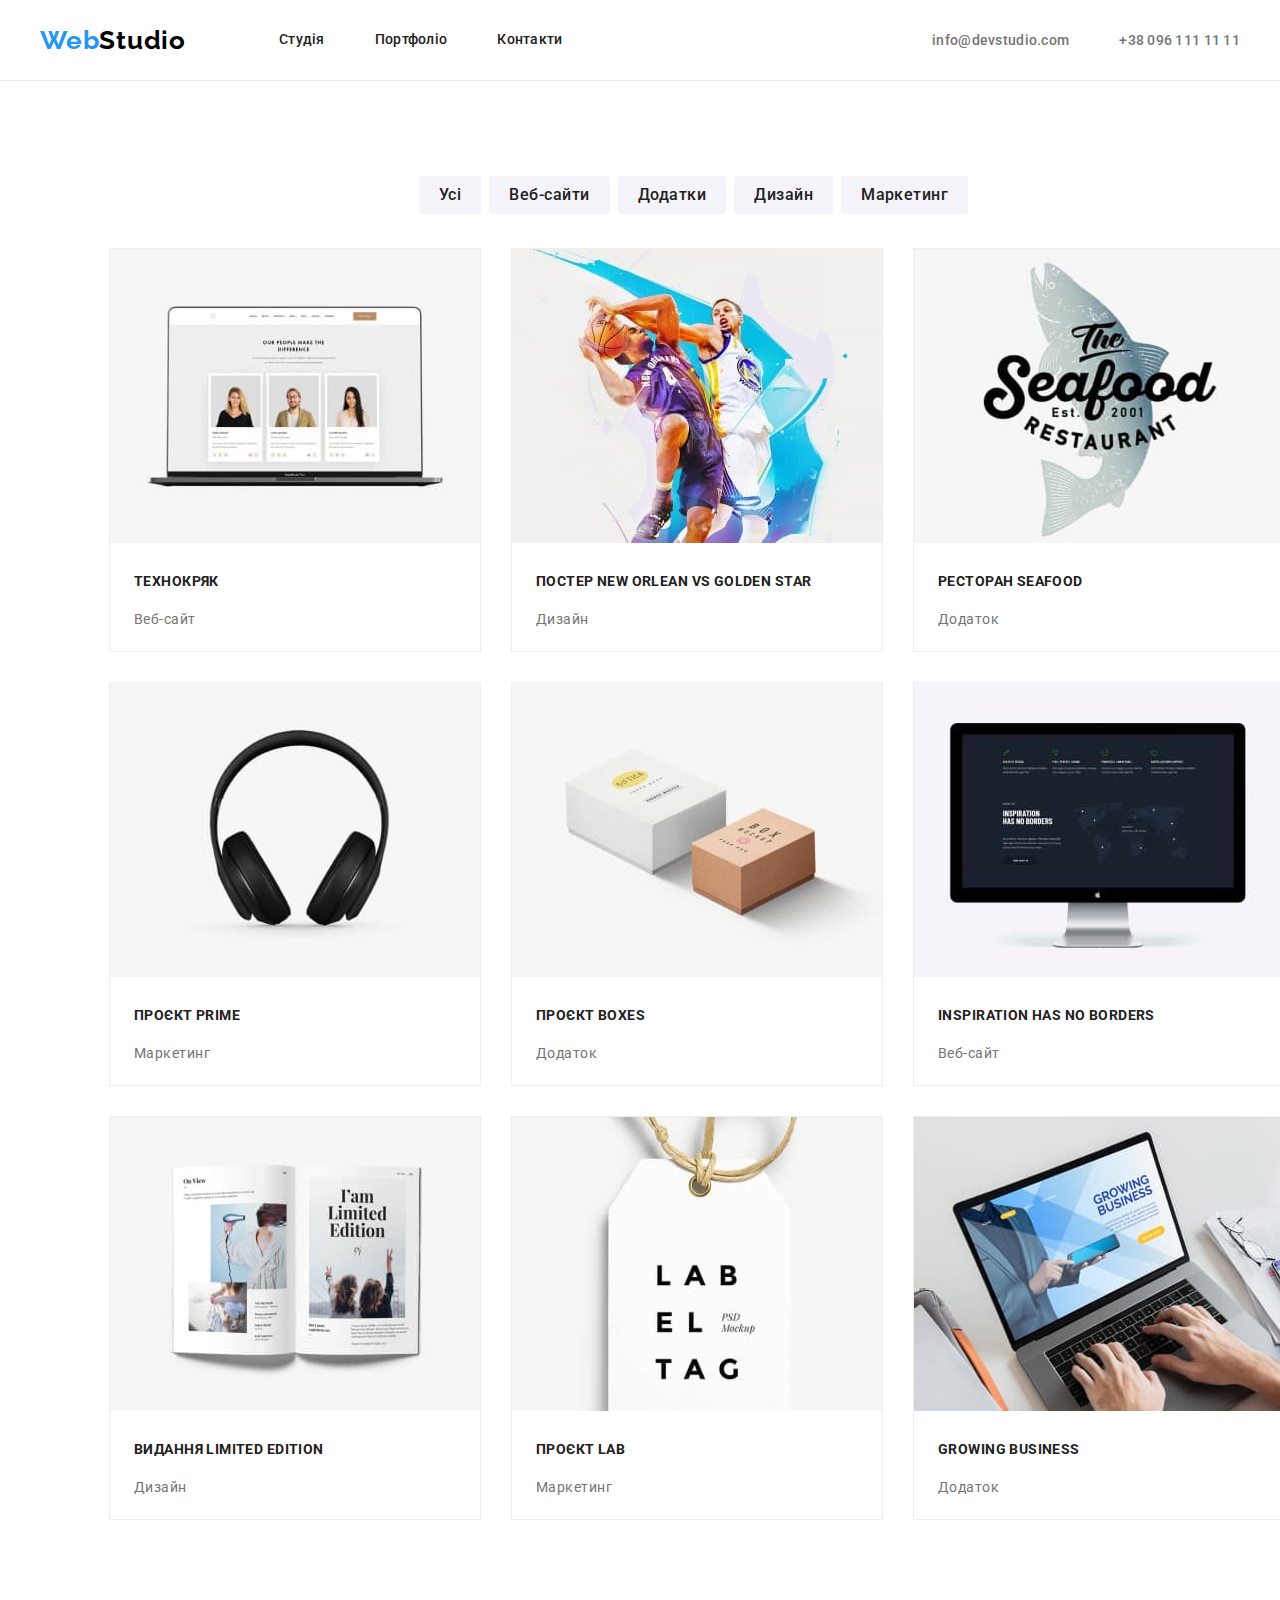
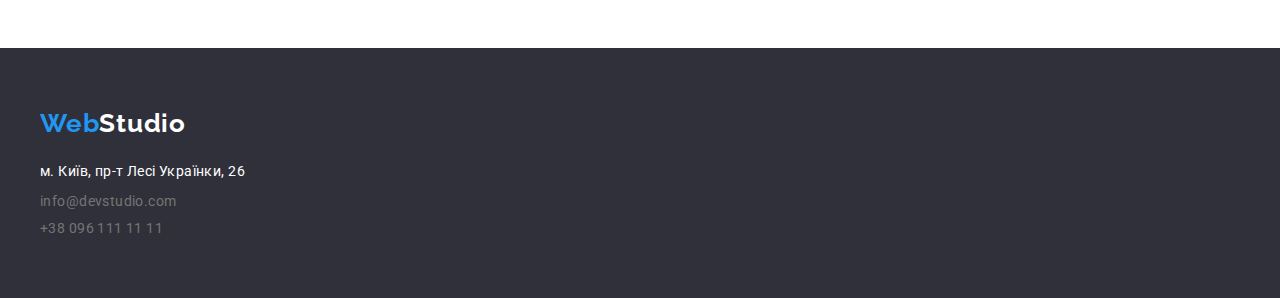
==== portfolio.html @ b9dadc7e "upgreat" ====
<!DOCTYPE html>

<html lang="uk">

<head>
    <meta charset="UTF-8">
    <meta http-equiv="X-UA-Compatible" content="IE=edge">
    <meta name="viewport" content="width=device-width, initial-scale=1.0">
    <link rel="stylesheet" href="https://cdnjs.cloudflare.com/ajax/libs/modern-normalize/1.0.0/modern-normalize.min.css" />
    <link rel="preconnect" href="https://fonts.googleapis.com">
    <link rel="preconnect" href="https://fonts.gstatic.com" crossorigin>
    <link href="https://fonts.googleapis.com/css2?family=Raleway:wght@700&family=Roboto:wght@400;500;700;900&display=swap"
        rel="stylesheet">
<link rel="stylesheet" href="https://cdnjs.cloudflare.com/ajax/libs/modern-normalize/1.1.0/modern-normalize.min.css"
    integrity="sha512-wpPYUAdjBVSE4KJnH1VR1HeZfpl1ub8YT/NKx4PuQ5NmX2tKuGu6U/JRp5y+Y8XG2tV+wKQpNHVUX03MfMFn9Q=="
    crossorigin="anonymous" referrerpolicy="no-referrer" />
    <link rel="stylesheet" href="./css/styles.css">
    <title>Document</title>
</head>

<body>
<header class="header ">
    <div class="container header-container">
        <a class="logo logo-container" href="/">Web<span>Studio</span>
        </a>
        <nav class="header-nav">
            <ul class="list-container">
                <li> <a href="" class="items">Студія</a></li>
                <li> <a href="./portfolio.html" class="items">Портфоліо</a></li>
                <li> <a href="" class="items">Контакти</a></li>

            </ul>
        </nav>
        <div class="group-container">
        <ul class="group-container">
            <li><a href="mailto:info@devstudio.com" class="link-mail"> info@devstudio.com </a></li>
            <li><a href="tel:+380961111111" class="link">+38 096 111 11 11</a></li>
        </ul>
    </div>
    </div>
</header>
    <main>
        <section class="section">
            <h1 class="none">Портфоліо</h1>
            <div class="container">
            <ul class="button-container">
                <li><button type="button" class="button-list">Усі</button></li>
                <li><button type="button" class="button-list">Веб-сайти</button></li>
                <li><button type="button" class="button-list">Додатки</button></li>
                <li><button type="button" class="button-list">Дизайн</button></li>
                <li><button type="button" class="button-list">Маркетинг</button></li>
            </ul></div>
         
            <div class="container">
            <ul class="subject-container">
                <li class="subject-images"><a><img src="./images/img(7)(1).jpg" alt="ноутбук" width="370" height="294">
                        <h2 class="subject">Технокряк</h2>
                        <p class="subject-text">Веб-сайт</p>
                    </a></li>
                <li class="subject-images"> <a><img src="./images/basketball.jpg" alt="баскетбол" width="370" height="294">
                        <h2 class="subject">Постер New Orlean vs Golden Star</h2>
                        <p class="subject-text">Дизайн</p>
                    </a></li>
                <li class="subject-images"><a><img src="./images/img(9)(1).jpg" alt="ресторан" width="370" height="294">
                        <h2 class="subject">Ресторан Seafood</h2>
                        <p class="subject-text">Додаток</p>
                    </a></li>
                <li class="subject-images"><a><img src="./images/img(10)(1).jpg" alt="навушники" width="370" height="294">
                        <h2 class="subject">Проєкт Prime</h2>
                        <p class="subject-text">Маркетинг</p>
                    </a> </li>
                <li class="subject-images"><a><img src="./images/img(11)(1).jpg" alt="коробки" width="370" height="294">
                        <h2 class="subject">Проєкт Boxes</h2>
                        <p class="subject-text">Додаток</p>
                    </a></li>
                <li class="subject-images"><a><img src="./images/img(12)(1).jpg" alt="монітор" width="370" height="294">
                        <h2 class="subject">Inspiration has no Borders</h2>
                        <p class="subject-text">Веб-сайт</p>
                    </a></li>
                <li  class="subject-images"><a><img src="./images/img(13)(1).jpg" alt="видання" width="370" height="294">
                        <h2 class="subject">Видання Limited Edition</h2>
                        <p class="subject-text">Дизайн</p>
                    </a></li>
                <li class="subject-images"><a><img src="./images/image1.jpg" alt="етикетка" width="370" height="294">
                        <h2 class="subject">Проєкт LAB</h2>
                        <p class="subject-text">Маркетинг</p>
                    </a></li>
                <li  class="subject-images"><a><img src="./images/img(15)(1).jpg" alt="ноутбук з руками" width="370" height="294">
                        <h2 class="subject">Growing Business</h2>
                        <p class="subject-text">Додаток</p>
                    </a></li>
            </ul>
            </div>
        </section>
    </main>
<footer class="footer">
        <div class="container">
        <a class="logotype " href="/"> Web<span class="logo-white">Studio</span></a>
        <address>
            <ul class="footer-container">
                <li><a class="adress" href="https://goo.gl/maps/ZscQs53zHS2r8X6u5">м. Київ, пр-т Лесі Українки, 26</a></li>
                <li><a class="contact" href="mailto:info@devstudio.com"> info@devstudio.com </a></li>
                <li><a class="contact" href="tel:+380961111111">+38 096 111 11 11</a></li>
            </ul>
        </address></div>
    </footer>
</body>

</html>
---- css/styles.css ----
/*основний колір #212121
вторинний колір 2196F3, FFFFFF*/
:root {
    --primary-text-color: #212121;
    --title-text-color: #757575;
    --accent-color: #2196F3;
    --primary-white-color: #E5E5E5;
    --white-standart: #FFFFFF;
    --dark-white: #F5F4FA;
    --dark-backround: #2F303A;
}
h1, h2, h3, h4, h5, h6, p{
margin: 0;
}
img{
    display: block;
}
ul {
    list-style: none;
    margin: 0;
    padding: 0;
}
body{
    color: var(--primary-text-color);
    background-color: #FFFFFF;
    font-size: 16px;
    font-family: 'Roboto', sans-serif;
}
.section{
    margin: 0px 94px;
}
.header {
    background: var(--white-standart);
    border-bottom: 1px solid #ECECEC;
    margin-bottom: 1px;
}
.header-container {
    display: flex;
    align-items: center;
}
.container{
width: 1230px;
padding-left: 15px;
padding-right: 15px;
margin: 0 auto
}
.header-nav{
    margin-right: auto;
}

span{
    color: #000000;
        font-family: 'Raleway', sans-serif;
        font-size: 26px;
        line-height: 1.19;
        font-weight: 700;
        text-decoration: none;
        letter-spacing: 0.03em;
        text-transform: capitalize;
}
.logo-container{
    display: flex;
        align-items: center;
        margin-right: 93px;
}
.logo {
    color: var(--accent-color);
    font-family: 'Raleway', sans-serif;
    font-size: 26px;
    line-height: 1.19;
    font-weight: 700;
    text-decoration: none;
    letter-spacing: 0.03em;
    text-transform: capitalize;
}

.logo-white {
    color: var(--white-standart);
        font-family: 'Raleway', sans-serif;
        font-size: 26px;
        line-height: 1.19;
        font-weight: 700;
        text-decoration: none;
        letter-spacing: 0.03em;
        text-transform: capitalize;

}
.list-container{
    display: flex;
    gap: 50px;
    align-items: center;
   
}
/* site nav*/
.group-container{
    display: flex;
    align-items: center;
}

.link:hover,
.link:focus {
    color: var(--accent-color);
 
}
.link-mail:hover,
.link-mail:focus {
    color: var(--accent-color);
}
.link-mail{
    font-size: 14px;
        line-height: calc(16/14);
        font-weight: 500;
        text-decoration: none;
        color: var(--title-text-color);
        letter-spacing: 0.02em;
        margin-right: 50px;
}
.link {
    font-size: 14px;
    line-height: calc(16/14);
    font-weight: 500;
    text-decoration: none;
    color: var(--title-text-color);
    letter-spacing: 0.02em;
}

.items:hover,
.items:focus{
    color: var(--accent-color);
}

.items{
    font-size: 14px;
    line-height: 1.14;
    font-weight: 500;
    text-decoration: none;
    float: none;
    color: var(--primary-text-color);
    letter-spacing: 0.02em;
    padding-top: 32px;
    padding-bottom: 32px;
    display: block;

}
.box {
    background-color: var(--dark-backround);
    border: 1px solid #ECECEC;
}

.box-text {
    color: var(--white-standart);
    font-size: 44px;
    line-height: 1.36;
    font-weight: 900;
    text-transform: uppercase;
    letter-spacing: 0.06em;
    padding-top: 200px;
    padding-right: 452px;
    padding-left: 452px;
    margin-bottom: 30px;
}
.section-box{
    padding-bottom: 200px;
    text-align: center;
}
.button {
    color: var(--white-standart);
    background-color: var(--accent-color);
    border: 0px;
    font-weight: 700;
    cursor: pointer;
    font-family: inherit;
    letter-spacing: 0.06em;
        font-size: 16px;
        line-height: calc(30/16);
        margin-left: 692px;
        margin-right: 692px;
        padding: 10px 30px;
    border-radius: 4px;
    min-width: 216px;
    min-height: 50px;
}
.none{
    display: none;
}
.section{
    background-color: var(--white-standart);
    letter-spacing: 0.03em;
    padding-bottom: 94px;
    padding-top: 94px;
}

.box-content{
    display: flex;
    align-items: center;
    gap: 30px;
}
.content {
    color: var(--primary-text-color);
    font-weight: 700;
    font-size: 14px;
    line-height: calc(16/14);
    text-transform: uppercase;
    letter-spacing: 0.03em;
}

.aside {
    color: var(--title-text-color);
    letter-spacing: 0.03em;
    font-weight: 400;
    font-size: 14px;
    line-height: calc(24/14);
}
.box-images-container{
    display: flex;
    align-items: center;
    gap: 30px;
}

.section-foto {
    color: var(--primary-text-color);
    font-size: 36px;
    font-weight: 700;
    line-height: calc(42/36);
    text-align: center;
    letter-spacing: 0.03em;
    margin-bottom: 50px;
}
.box-subject-container{
    display: flex;
    align-items: center;
    gap: 30px;
}
.team {
    background-color: var(--dark-white);
}
.section-team {
    color: var(--primary-text-color);
    font-size: 36px;
    font-weight: 700;
    line-height: 1.16;
    text-align: center;
    letter-spacing: 0.03em;
    padding-bottom: 50px;
}

.team-subject{
    color: var(--primary-text-color);
        font-size: 16px;
        font-weight: 500;
        line-height: calc(19/16);
    letter-spacing: 0.03em;
    padding-top: 30px;
    padding-left: 68px;
    padding-right: 68px;
    padding-bottom: 10px;
    text-align: center;
}
.team-text{
    background-color: var(--white-standart);
    box-shadow: 0px 1px 3px rgba(0, 0, 0, 0.12), 0px 1px 1px rgba(0, 0, 0, 0.14), 0px 2px 1px rgba(0, 0, 0, 0.2);
        border-radius: 0px 0px 4px 4px;
}
.desc {
    color: var(--title-text-color);
    font-size: 16px;
    font-weight: 400;
    line-height: calc(19/16);
    letter-spacing: 0.03em;
    padding-left: 68px;
    padding-right: 68px;
    padding-bottom: 30px;
    text-align: center;
}
.subject {
    font-size: 14px;
        line-height: calc(36/14);
        text-transform: uppercase;
        letter-spacing: 0.03em;
        padding-top: 20px;
        padding-left: 24px;
        padding-right: 24px;
        padding-bottom: 4px;
}

.subject-text {
    color: var(--title-text-color);
    font-weight: 400;
        font-size: 14px;
        line-height: calc(24/14);
        padding-top: 4px;
        padding-right: 24px;
        padding-left: 24px;
        padding-bottom: 20px;
}

.footer {
    background-color: var(--dark-backround);
}
.footer-container{
    display: inline-flex;
    flex-direction: column;
    padding-bottom: 60px;
    margin-right:  940px;
    gap: 9px;
}
.logotype{color: var(--accent-color);
    font-family: 'Raleway', sans-serif;
    font-size: 26px;
    line-height: 1.19;
    font-weight: 700;
    text-decoration: none;
    letter-spacing: 0.03em;
    text-transform: capitalize;
display: flex;
    align-items: center;
    margin-right: 1240px;
    padding-top: 60px;
    padding-bottom: 20px;
    
}

.adress {
    color: var(--white-standart);
    font-size: 14px;
    line-height: calc(24/14);
    cursor: pointer;
    font-weight: 400;
    text-decoration: none;
    letter-spacing: 0.03em;
    font-style: normal;
}

.contact:hover,
.contact:focus {
    color: var(--accent-color);
    cursor: pointer;
}

.contact{
    color: var(--title-text-color);
    text-decoration: none;
    font-style: normal;
    letter-spacing: 0.03em;
    font-weight: 400;
        font-size: 14px;
        line-height: (24/14);
}
.button-container{
    display: flex;
    align-items: center;
    gap: 8px;
    margin-right: 310;
    margin-bottom: 34px;
    margin-left: 310px;
}

.button-list {
    color: var(--white-standart);
    border-radius: 4px;
    background-color: var(--dark-white);
    border: 0px;
    font-weight: 500;
    font-size: 16px;
    line-height: calc(26/16);
    color: var(--primary-text-color);
    letter-spacing: 0.03em;
    cursor: pointer;
    padding: 6px 20px;
    
   
}
.button-list:hover,
.button-list:focus {
    background-color: var(--accent-color);
    cursor: pointer;
    color: var(--white-standart);
}
.subject-container{
    padding-bottom: 34px;
    display: flex;
    flex-wrap: wrap;
    gap: 30px;
}
.subject-images{
    box-sizing: border-box;
    border: 1px solid #EEEEEE;
}
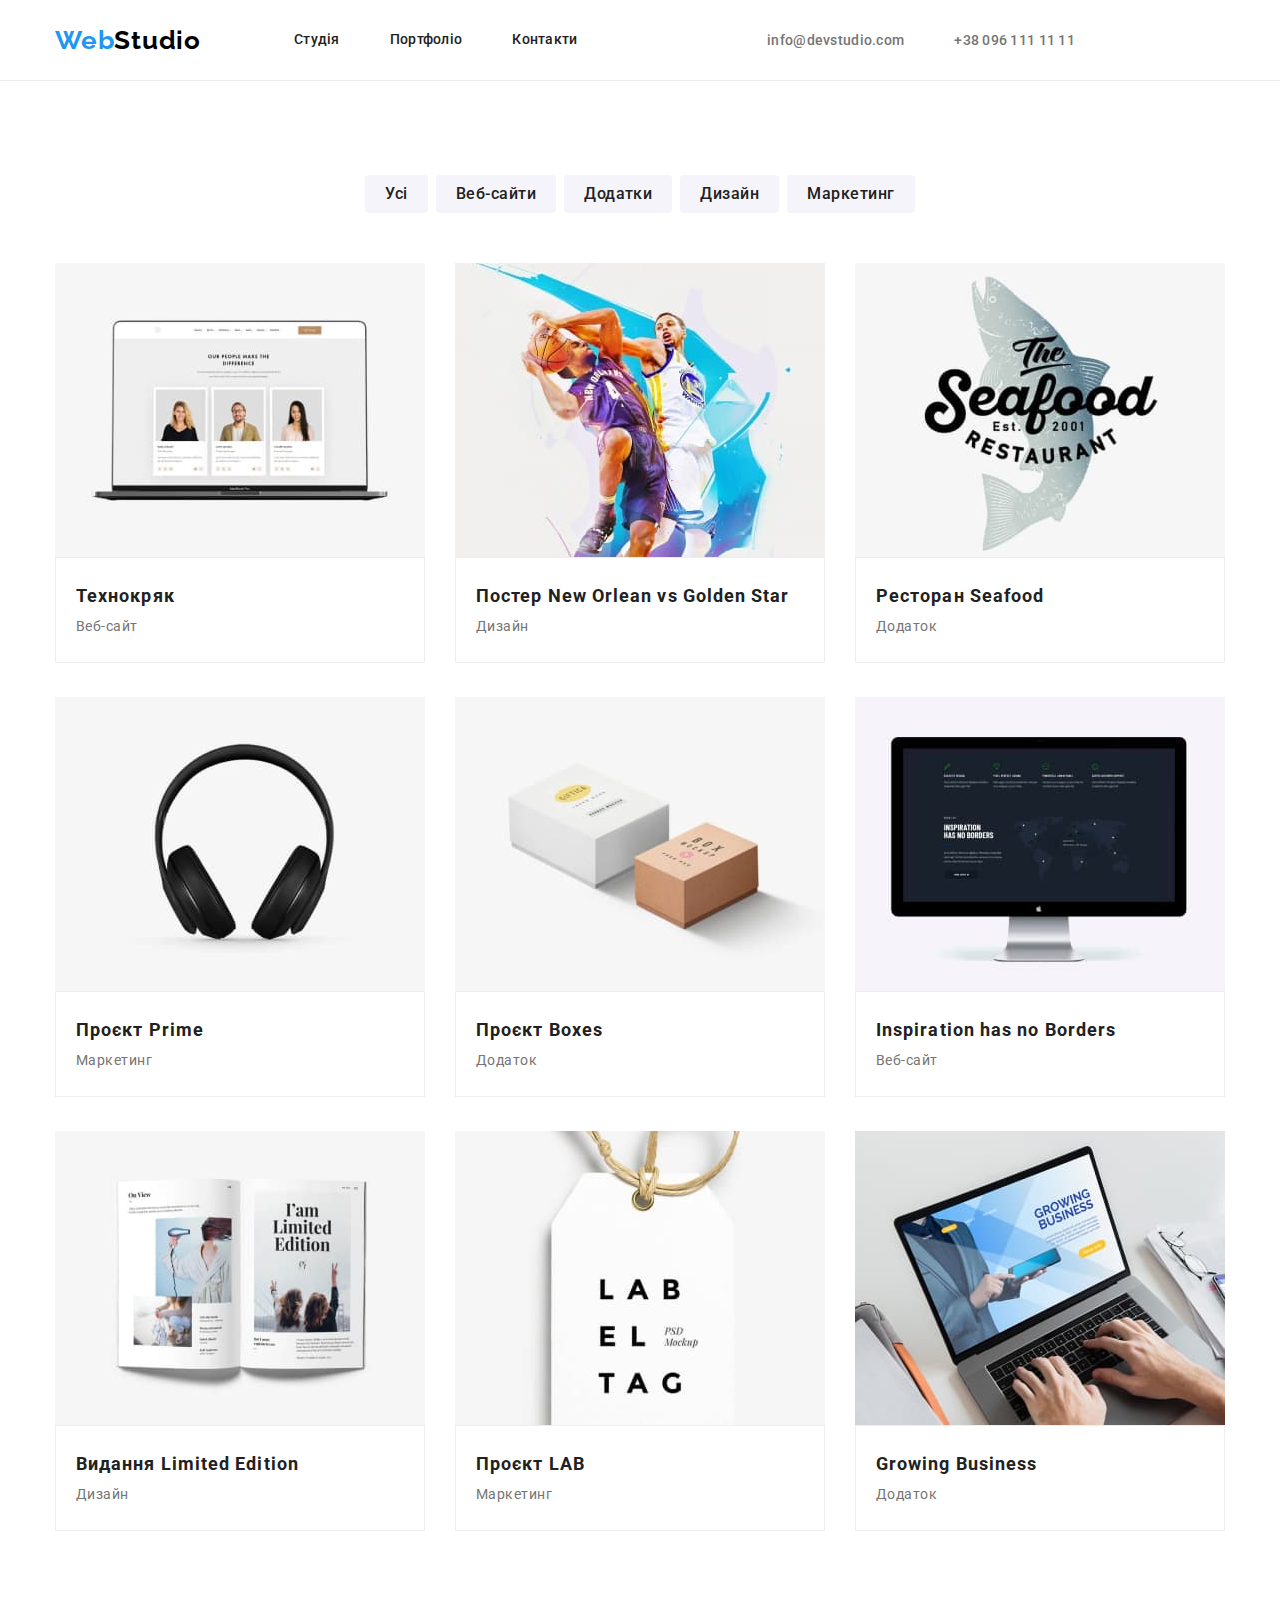
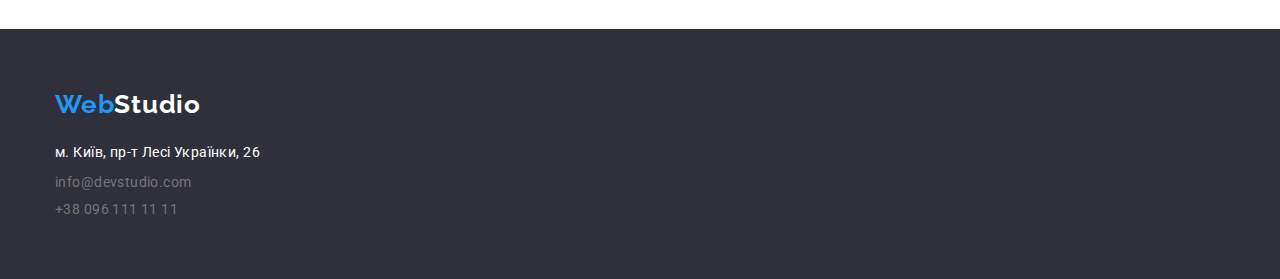
==== commit c062eccf: "upgreat" ====
--- a/portfolio.html
+++ b/portfolio.html
@@ -31,63 +31,62 @@
 
             </ul>
         </nav>
-        <div class="group-container">
-        <ul class="group-container">
-            <li><a href="mailto:info@devstudio.com" class="link-mail"> info@devstudio.com </a></li>
-            <li><a href="tel:+380961111111" class="link">+38 096 111 11 11</a></li>
+        <div class="contact-container">
+        <ul class="contact-container">
+            <li><a href="mailto:info@devstudio.com" class="header-contact-link link"> info@devstudio.com </a></li>
+            <li><a href="tel:+380961111111" class="header-contact-link link">+38 096 111 11 11</a></li>
         </ul>
     </div>
     </div>
 </header>
     <main>
         <section class="section">
-            <h1 class="none">Портфоліо</h1>
-            <div class="container">
+        <div class="container">
+            <h1 class="visually-hidden">Портфоліо</h1>
             <ul class="button-container">
                 <li><button type="button" class="button-list">Усі</button></li>
                 <li><button type="button" class="button-list">Веб-сайти</button></li>
                 <li><button type="button" class="button-list">Додатки</button></li>
                 <li><button type="button" class="button-list">Дизайн</button></li>
                 <li><button type="button" class="button-list">Маркетинг</button></li>
-            </ul></div>
-         
-            <div class="container">
+            </ul>
             <ul class="subject-container">
                 <li class="subject-images"><a><img src="./images/img(7)(1).jpg" alt="ноутбук" width="370" height="294">
-                        <h2 class="subject">Технокряк</h2>
-                        <p class="subject-text">Веб-сайт</p>
+                        <div class="subject-container-text"><h2 class="subject">Технокряк</h2>
+                        <p class="subject-text">Веб-сайт</p></div>
                     </a></li>
                 <li class="subject-images"> <a><img src="./images/basketball.jpg" alt="баскетбол" width="370" height="294">
-                        <h2 class="subject">Постер New Orlean vs Golden Star</h2>
-                        <p class="subject-text">Дизайн</p>
+                    <div class="subject-container-text">
+                    <h2 class="subject">Постер New Orlean vs Golden Star</h2>
+                        <p class="subject-text">Дизайн</p></div>
                     </a></li>
                 <li class="subject-images"><a><img src="./images/img(9)(1).jpg" alt="ресторан" width="370" height="294">
-                        <h2 class="subject">Ресторан Seafood</h2>
-                        <p class="subject-text">Додаток</p>
+                    <div class="subject-container-text"> <h2 class="subject">Ресторан Seafood</h2>
+                        <p class="subject-text">Додаток</p></div>
                     </a></li>
                 <li class="subject-images"><a><img src="./images/img(10)(1).jpg" alt="навушники" width="370" height="294">
-                        <h2 class="subject">Проєкт Prime</h2>
-                        <p class="subject-text">Маркетинг</p>
+                    <div class="subject-container-text"> <h2 class="subject">Проєкт Prime</h2>
+                        <p class="subject-text">Маркетинг</p></div>
                     </a> </li>
                 <li class="subject-images"><a><img src="./images/img(11)(1).jpg" alt="коробки" width="370" height="294">
-                        <h2 class="subject">Проєкт Boxes</h2>
-                        <p class="subject-text">Додаток</p>
+                    <div class="subject-container-text"> <h2 class="subject">Проєкт Boxes</h2>
+                        <p class="subject-text">Додаток</p></div>
                     </a></li>
                 <li class="subject-images"><a><img src="./images/img(12)(1).jpg" alt="монітор" width="370" height="294">
-                        <h2 class="subject">Inspiration has no Borders</h2>
-                        <p class="subject-text">Веб-сайт</p>
+                    <div class="subject-container-text"> <h2 class="subject">Inspiration has no Borders</h2>
+                        <p class="subject-text">Веб-сайт</p></div>
                     </a></li>
                 <li  class="subject-images"><a><img src="./images/img(13)(1).jpg" alt="видання" width="370" height="294">
-                        <h2 class="subject">Видання Limited Edition</h2>
-                        <p class="subject-text">Дизайн</p>
+                    <div class="subject-container-text"> <h2 class="subject">Видання Limited Edition</h2>
+                        <p class="subject-text">Дизайн</p></div>
                     </a></li>
                 <li class="subject-images"><a><img src="./images/image1.jpg" alt="етикетка" width="370" height="294">
-                        <h2 class="subject">Проєкт LAB</h2>
-                        <p class="subject-text">Маркетинг</p>
+                    <div class="subject-container-text"> <h2 class="subject">Проєкт LAB</h2>
+                        <p class="subject-text">Маркетинг</p></div>
                     </a></li>
                 <li  class="subject-images"><a><img src="./images/img(15)(1).jpg" alt="ноутбук з руками" width="370" height="294">
-                        <h2 class="subject">Growing Business</h2>
-                        <p class="subject-text">Додаток</p>
+                        <div class="subject-container-text"><h2 class="subject">Growing Business</h2>
+                        <p class="subject-text">Додаток</p></div>
                     </a></li>
             </ul>
             </div>
--- a/css/styles.css
+++ b/css/styles.css
@@ -14,6 +14,8 @@
 }
 img{
     display: block;
+    max-width: 100%;
+    height: auto;
 }
 ul {
     list-style: none;
@@ -26,20 +28,16 @@
     font-size: 16px;
     font-family: 'Roboto', sans-serif;
 }
-.section{
-    margin: 0px 94px;
-}
 .header {
     background: var(--white-standart);
     border-bottom: 1px solid #ECECEC;
-    margin-bottom: 1px;
 }
 .header-container {
     display: flex;
     align-items: center;
 }
 .container{
-width: 1230px;
+width: 1200px;
 padding-left: 15px;
 padding-right: 15px;
 margin: 0 auto
@@ -92,9 +90,13 @@
    
 }
 /* site nav*/
-.group-container{
-    display: flex;
-    align-items: center;
+.header-contact-link{
+margin-right: 50px;
+}
+.contact-container{
+    display: flex;
+    align-items: center;
+    margin-right: 50px;
 }
 
 .link:hover,
@@ -102,19 +104,6 @@
     color: var(--accent-color);
  
 }
-.link-mail:hover,
-.link-mail:focus {
-    color: var(--accent-color);
-}
-.link-mail{
-    font-size: 14px;
-        line-height: calc(16/14);
-        font-weight: 500;
-        text-decoration: none;
-        color: var(--title-text-color);
-        letter-spacing: 0.02em;
-        margin-right: 50px;
-}
 .link {
     font-size: 14px;
     line-height: calc(16/14);
@@ -144,7 +133,6 @@
 }
 .box {
     background-color: var(--dark-backround);
-    border: 1px solid #ECECEC;
 }
 
 .box-text {
@@ -154,13 +142,14 @@
     font-weight: 900;
     text-transform: uppercase;
     letter-spacing: 0.06em;
-    padding-top: 200px;
-    padding-right: 452px;
-    padding-left: 452px;
     margin-bottom: 30px;
+    margin-left: auto;
+    margin-right: auto;
+
 }
 .section-box{
     padding-bottom: 200px;
+    padding-top: 200px;
     text-align: center;
 }
 .button {
@@ -173,15 +162,24 @@
     letter-spacing: 0.06em;
         font-size: 16px;
         line-height: calc(30/16);
-        margin-left: 692px;
-        margin-right: 692px;
+        margin-left: auto;
+        margin-right: auto;
         padding: 10px 30px;
     border-radius: 4px;
     min-width: 216px;
     min-height: 50px;
 }
-.none{
-    display: none;
+.visually-hidden {
+    position: absolute;
+    width: 1px;
+    height: 1px;
+    margin: -1px;
+    border: 0;
+    padding: 0;
+    white-space: nowrap;
+    clip-path: inset(100%);
+    clip: rect(0 0 0 0);
+    overflow: hidden;
 }
 .section{
     background-color: var(--white-standart);
@@ -202,6 +200,7 @@
     line-height: calc(16/14);
     text-transform: uppercase;
     letter-spacing: 0.03em;
+    margin-bottom: 10px;
 }
 
 .aside {
@@ -216,7 +215,9 @@
     align-items: center;
     gap: 30px;
 }
-
+.container-section-foto{
+    padding-top: 0;
+}
 .section-foto {
     color: var(--primary-text-color);
     font-size: 36px;
@@ -228,12 +229,14 @@
 }
 .box-subject-container{
     display: flex;
-    align-items: center;
     gap: 30px;
 }
 .team {
     background-color: var(--dark-white);
 }
+.container-team-section{
+    padding-top: 0;
+}
 .section-team {
     color: var(--primary-text-color);
     font-size: 36px;
@@ -241,7 +244,7 @@
     line-height: 1.16;
     text-align: center;
     letter-spacing: 0.03em;
-    padding-bottom: 50px;
+    margin-bottom: 50px;
 }
 
 .team-subject{
@@ -250,58 +253,56 @@
         font-weight: 500;
         line-height: calc(19/16);
     letter-spacing: 0.03em;
-    padding-top: 30px;
-    padding-left: 68px;
-    padding-right: 68px;
-    padding-bottom: 10px;
-    text-align: center;
+    text-align: center;
+    margin-bottom: 10px;
 }
 .team-text{
     background-color: var(--white-standart);
     box-shadow: 0px 1px 3px rgba(0, 0, 0, 0.12), 0px 1px 1px rgba(0, 0, 0, 0.14), 0px 2px 1px rgba(0, 0, 0, 0.2);
         border-radius: 0px 0px 4px 4px;
 }
+.team-text-subject{
+    padding-top: 30px;
+    padding-bottom: 30px;
+}
 .desc {
     color: var(--title-text-color);
     font-size: 16px;
     font-weight: 400;
     line-height: calc(19/16);
     letter-spacing: 0.03em;
-    padding-left: 68px;
-    padding-right: 68px;
-    padding-bottom: 30px;
     text-align: center;
 }
 .subject {
-    font-size: 14px;
-        line-height: calc(36/14);
-        text-transform: uppercase;
-        letter-spacing: 0.03em;
-        padding-top: 20px;
-        padding-left: 24px;
-        padding-right: 24px;
-        padding-bottom: 4px;
-}
-
+    font-weight: 700;
+        font-size: 18px;
+        line-height: calc(36/18);
+        letter-spacing: 0.06em;
+
+}
+.subject-container-text{
+    padding-top:  20px;
+    padding-right: 24px;
+    padding-left: 20px;
+    padding-bottom: 24px;
+    margin-bottom: 4px;
+    border: 1px solid #EEEEEE;
+}
 .subject-text {
     color: var(--title-text-color);
     font-weight: 400;
         font-size: 14px;
         line-height: calc(24/14);
-        padding-top: 4px;
-        padding-right: 24px;
-        padding-left: 24px;
-        padding-bottom: 20px;
 }
 
 .footer {
     background-color: var(--dark-backround);
+    padding-top: 60px;
+    padding-bottom: 60px;
 }
 .footer-container{
-    display: inline-flex;
+    display: flex;
     flex-direction: column;
-    padding-bottom: 60px;
-    margin-right:  940px;
     gap: 9px;
 }
 .logotype{color: var(--accent-color);
@@ -314,9 +315,7 @@
     text-transform: capitalize;
 display: flex;
     align-items: center;
-    margin-right: 1240px;
-    padding-top: 60px;
-    padding-bottom: 20px;
+    margin-bottom: 20px;
     
 }
 
@@ -350,9 +349,8 @@
     display: flex;
     align-items: center;
     gap: 8px;
-    margin-right: 310;
-    margin-bottom: 34px;
-    margin-left: 310px;
+    margin-bottom: 50px;
+    justify-content: center;
 }
 
 .button-list {
@@ -377,12 +375,11 @@
     color: var(--white-standart);
 }
 .subject-container{
-    padding-bottom: 34px;
     display: flex;
     flex-wrap: wrap;
     gap: 30px;
 }
 .subject-images{
-    box-sizing: border-box;
-    border: 1px solid #EEEEEE;
+   
+  
 }